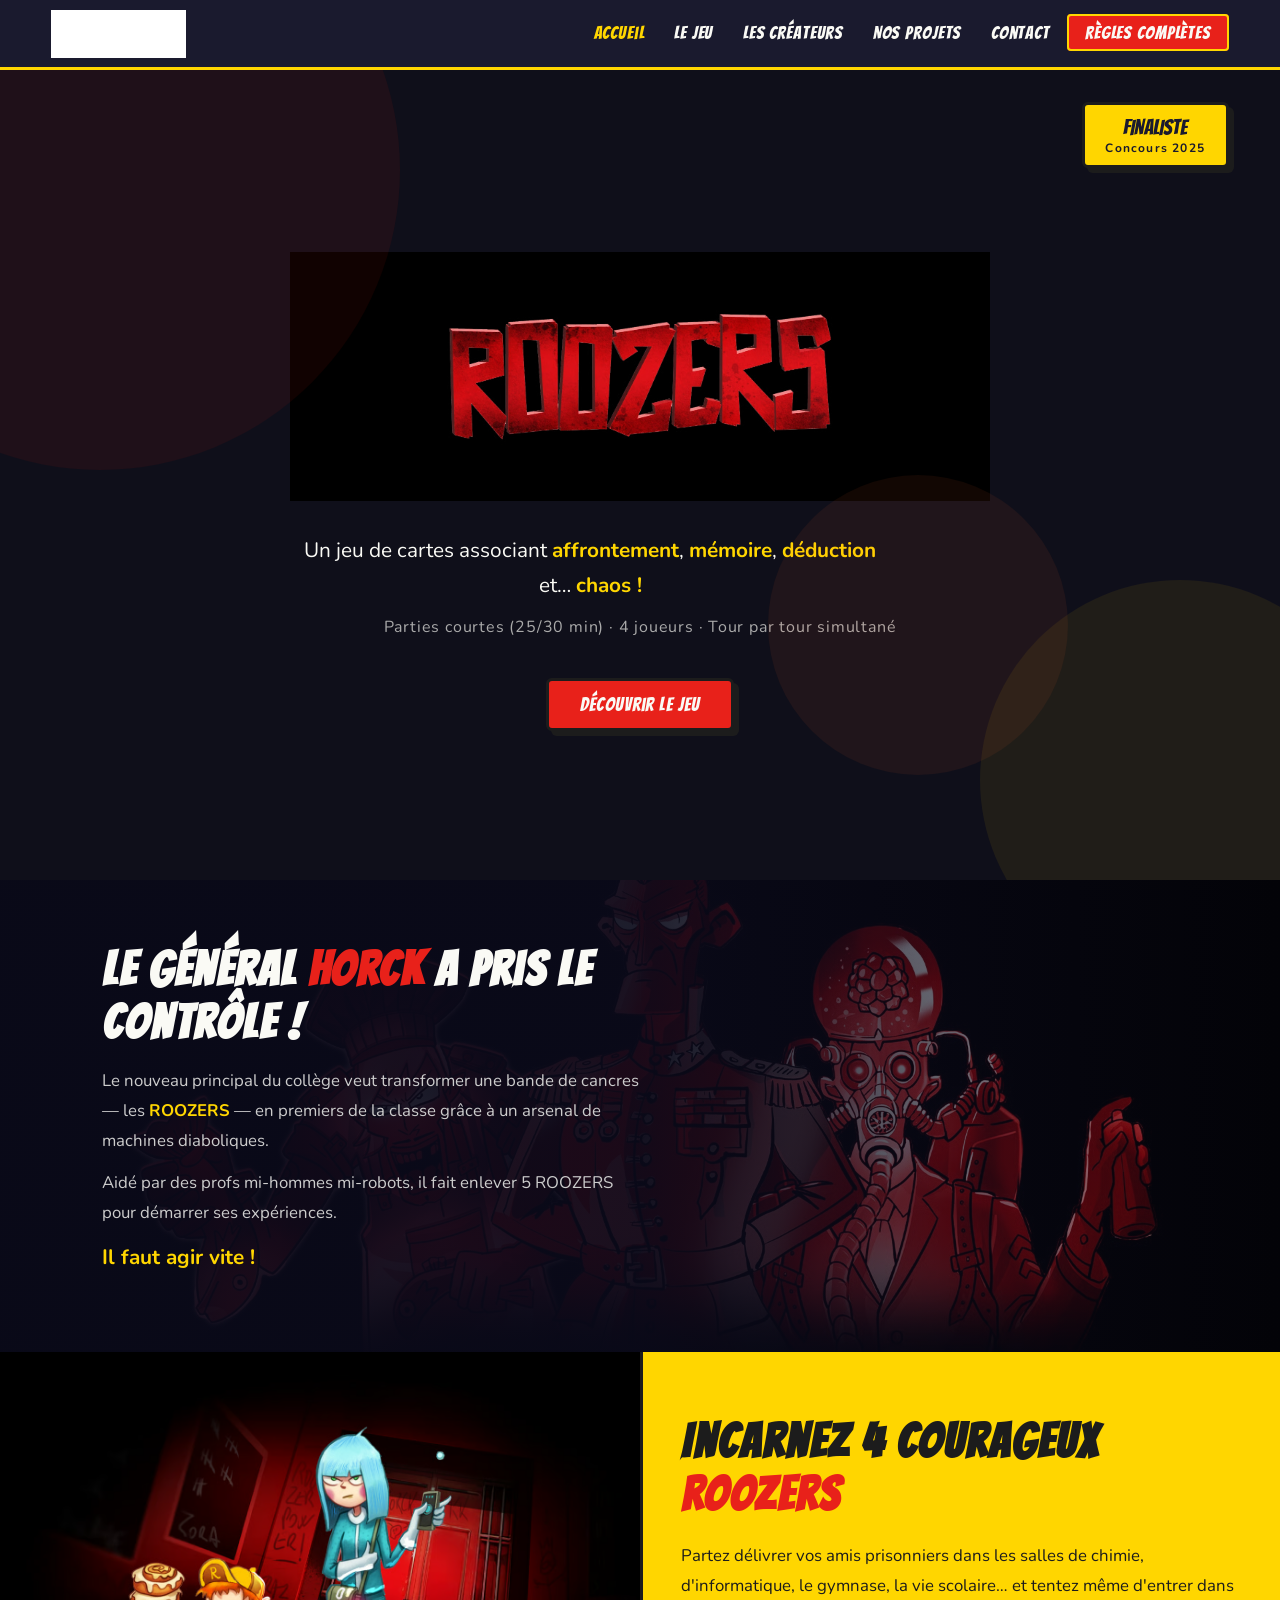
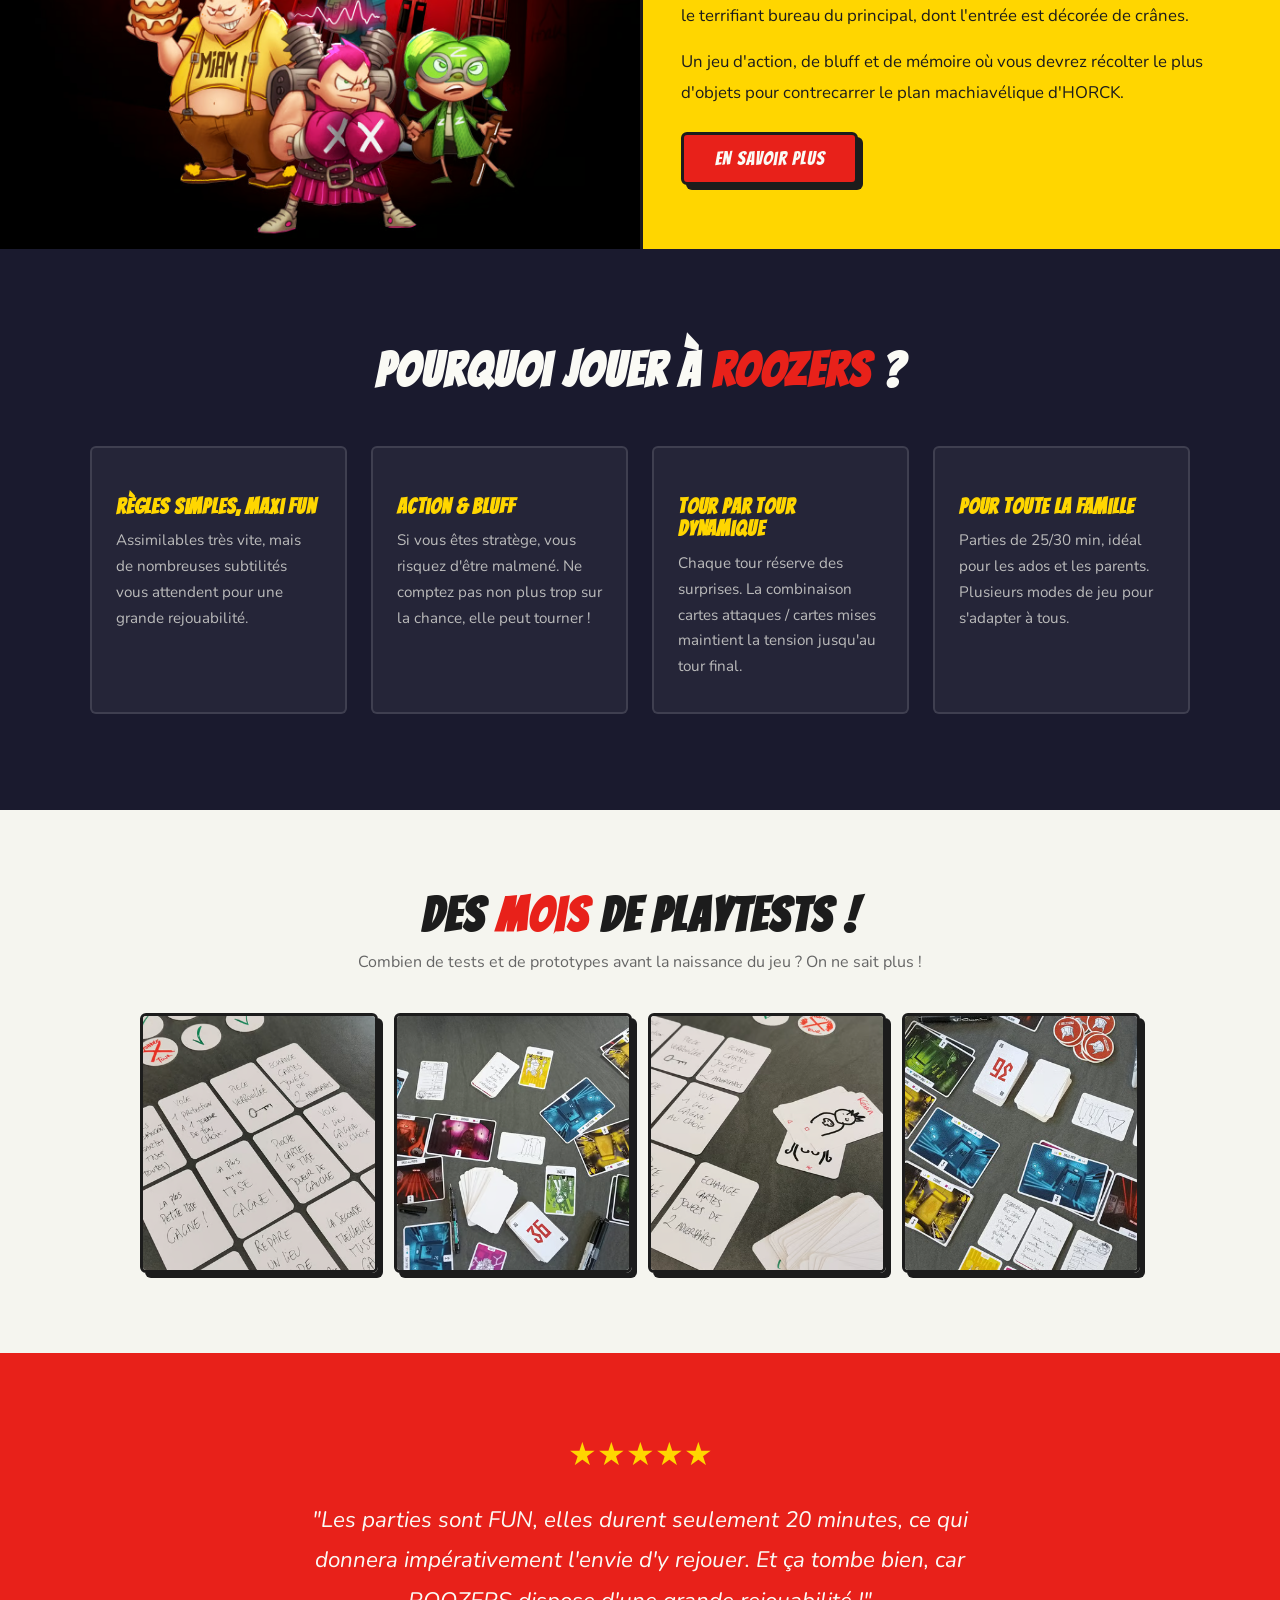
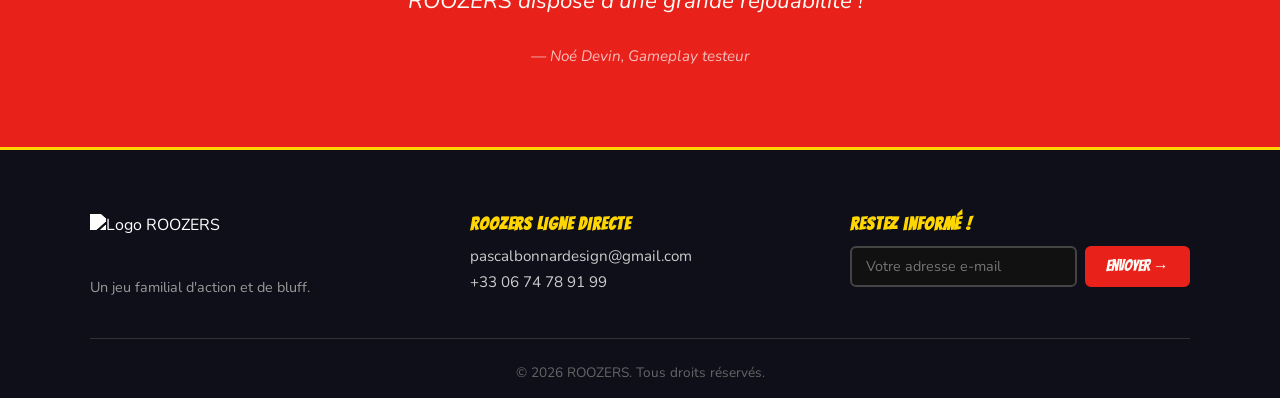
==== index.html @ bbfe8498 "first commit" ====
<!DOCTYPE html>
<html lang="fr">
<head>
  <meta charset="UTF-8" />
  <meta name="viewport" content="width=device-width,initial-scale=1" />
  <title>ROOZERS Jeu de cartes familial et amusant</title>
  <link rel="stylesheet" href="style.css" />
  <link rel="preconnect" href="https://fonts.googleapis.com">
  <link href="https://fonts.googleapis.com/css2?family=Bangers&family=Nunito:wght@400;600;700;900&display=swap" rel="stylesheet">
</head>
<body>

  <nav id="navbar">
   <a href="index.html" class="nav-logo">
    <img src="img/logo_Roozer.jpg" alt="Logo ROOZER" />
   </a>
    <button class="burger" id="burger" aria-label="Menu">&#9776;</button>
    <ul class="nav-links" id="navLinks">
      <li><a href="index.html" class="active">Accueil</a></li>
      <li><a href="jeu.html">Le jeu</a></li>
      <li><a href="createurs.html">Les créateurs</a></li>
      <li><a href="projets.html">Nos projets</a></li>
      <li><a href="contact.html">Contact</a></li>
      <li><a href="regles.html" class="btn-rules">Règles complètes</a></li>
    </ul>
  </nav>

  <section class="hero">
    <div class="hero-bg-shapes">
      <div class="shape shape1"></div>
      <div class="shape shape2"></div>
      <div class="shape shape3"></div>
    </div>
    <div class="hero-content">
    <img src="img/logo_Roozer.jpg" class="hero-title-img reveal" />
      <p class="hero-tagline reveal delay1">
        Un jeu de cartes associant <strong>affrontement</strong>, <strong>mémoire</strong>, <strong>déduction</strong> et… <strong>chaos !</strong>
      </p>
      <p class="hero-sub reveal delay2">
        Parties courtes (25/30 min) · 4 joueurs · Tour par tour simultané
      </p>
      <a href="jeu.html" class="btn-primary reveal delay3">Découvrir le jeu</a>
    </div>
    <div class="hero-badge reveal delay2">
      <span>FINALISTE</span>
      <span class="badge-sub">Concours 2025</span>
    </div>
  </section>

  <section class="story-banner">
    <img src="img/General_HORCK.jpg" alt="Le général Horck et ses profs robots" class="story-banner-img" />
    <div class="story-overlay">
      <div class="story-text">
        <h2>Le général <span class="highlight">HORCK</span> a pris le contrôle !</h2>
        <p>Le nouveau principal du collège veut transformer une bande de cancres — les <strong>ROOZERS</strong> — en premiers de la classe grâce à un arsenal de machines diaboliques.</p>
        <p>Aidé par des profs mi-hommes mi-robots, il fait enlever 5 ROOZERS pour démarrer ses expériences.</p>
        <p class="urgent"><strong>Il faut agir vite !</strong></p>
      </div>
    </div>
  </section>

  <section class="pitch">
    <div class="pitch-img">
      <img src="img/les_roozer1.jpg" alt="Incarnez les ROOZERS" />
    </div>
    <div class="pitch-content">
      <h2>Incarnez 4 courageux <span class="highlight">ROOZERS</span></h2>
      <p>Partez délivrer vos amis prisonniers dans les salles de chimie, d'informatique, le gymnase, la vie scolaire… et tentez même d'entrer dans le terrifiant bureau du principal, dont l'entrée est décorée de crânes.</p>
      <p>Un jeu d'action, de bluff et de mémoire où vous devrez récolter le plus d'objets pour contrecarrer le plan machiavélique d'HORCK.</p>
      <a href="jeu.html" class="btn-primary">En savoir plus</a>
    </div>
  </section>

  <section class="features">
    <h2 class="section-title">Pourquoi jouer à <span class="highlight">ROOZERS</span> ?</h2>
    <div class="features-grid">
      <div class="feature-card reveal">
        <div class="feature-icon"></div>
        <h3>Règles simples, maxi fun</h3>
        <p>Assimilables très vite, mais de nombreuses subtilités vous attendent pour une grande rejouabilité.</p>
      </div>
      <div class="feature-card reveal delay1">
        <div class="feature-icon"></div>
        <h3>Action & bluff</h3>
        <p>Si vous êtes stratège, vous risquez d'être malmené. Ne comptez pas non plus trop sur la chance, elle peut tourner !</p>
      </div>
      <div class="feature-card reveal delay2">
        <div class="feature-icon"></div>
        <h3>Tour par tour dynamique</h3>
        <p>Chaque tour réserve des surprises. La combinaison cartes attaques / cartes mises maintient la tension jusqu'au tour final.</p>
      </div>
      <div class="feature-card reveal delay3">
        <div class="feature-icon"></div>
        <h3>Pour toute la famille</h3>
        <p>Parties de 25/30 min, idéal pour les ados et les parents. Plusieurs modes de jeu pour s'adapter à tous.</p>
      </div>
    </div>
  </section>

  <section class="gallery">
    <h2 class="section-title">Des <span class="highlight">mois</span> de playtests !</h2>
    <p class="gallery-sub">Combien de tests et de prototypes avant la naissance du jeu ? On ne sait plus !</p>
    <div class="gallery-grid">
      <img src="img/test1.jpg" alt="Playtest 2021" loading="lazy" />
      <img src="img/test2.jpg" alt="Playtest 2023" loading="lazy" />
      <img src="img/test3.jpg" alt="Playtest" loading="lazy" />
      <img src="img/test4.jpg" alt="Playtest 2022" loading="lazy" />
    </div>
  </section>

  <section class="testimonial">
    <div class="testimonial-inner">
      <div class="stars">★★★★★</div>
      <blockquote>"Les parties sont FUN, elles durent seulement 20 minutes, ce qui donnera impérativement l'envie d'y rejouer. Et ça tombe bien, car ROOZERS dispose d'une grande rejouabilité !"</blockquote>
      <cite>— Noé Devin, Gameplay testeur</cite>
    </div>
  </section>


  <footer>
    <div class="footer-inner">
      <div class="footer-logo">
        <img src="img/Roozer_front.jpg" alt="Logo ROOZERS" />
        <p>Un jeu familial d'action et de bluff.</p>
      </div>
      <div class="footer-contact">
        <h4>Roozers LIGNE DIRECTE</h4>
        <p><a href="mailto:pascalbonnardesign@gmail.com">pascalbonnardesign@gmail.com</a></p>
        <p><a href="tel:+33674789199">+33 06 74 78 91 99</a></p>
      </div>
      <div class="footer-newsletter">
        <h4>Restez informé !</h4>
        <form class="newsletter-form" onsubmit="handleNewsletter(event)">
          <input type="email" placeholder="Votre adresse e-mail" required />
          <button type="submit">Envoyer →</button>
        </form>
      </div>
    </div>
    <div class="footer-bottom">
      <p>© 2026 ROOZERS. Tous droits réservés.</p>
    </div>
  </footer>

  <script src="main.js"></script>
</body>
</html>
---- style.css ----
:root {
  --red:     #E8211A;
  --yellow:  #FFD600;
  --dark:    #1A1A2E;
  --darker:  #0F0F1A;
  --white:   #FAFAF5;
  --ink:     #1C1C1C;
  --orange:  #FF6B35;
  --green:   #2ECC71;
  --blue:    #3498DB;
  --card-bg: #FFFFFF;
  --border:  3px solid var(--ink);
  --shadow:  5px 5px 0 var(--ink);
  --radius:  6px;
  --font-display: 'Bangers', cursive;
  --font-body:    'Nunito', sans-serif;
}

@media screen and (min-width: 80rem) {
  .container {
    margin: 1em 2em;
  }
}

.container {
  column-count: 3;
}

.container {
  column-width: 10em;
}

.container {
  display: flex;
}

.item {
  flex: 1;
}

.container {
  display: grid;
  grid-template-columns: 1fr 1fr 1fr;
}

img,
picture,
video {
  max-width: 100%;
}

html {
  font-size: 1em;
}

h1 {
  font-size: 2rem;
}

@media (min-width: 1200px) {
  h1 {
    font-size: 4rem;
  }
}

h1 {
  font-size: calc(1.5rem + 3vw);
}

*, *::before, *::after { box-sizing: border-box; margin: 0; padding: 0; }

html { scroll-behavior: smooth; }

body {
  font-family: var(--font-body);
  background: var(--white);
  color: var(--ink);
  overflow-x: hidden;
}

img { max-width: 100%; display: block; }
a { text-decoration: none; color: inherit; }

h1, h2, h3 { font-family: var(--font-display); letter-spacing: 0.04em; line-height: 1.1; }
h1 { font-size: clamp(2.5rem, 6vw, 5rem); }
h2 { font-size: clamp(1.8rem, 4vw, 3rem); }
h3 { font-size: clamp(1.3rem, 3vw, 2rem); }

.highlight { color: var(--red); }
.section-title { text-align: center; margin-bottom: 0.5rem; }
.section-sub { text-align: center; color: #555; margin-bottom: 2.5rem; }
.lead { font-size: 1.2rem; font-weight: 700; line-height: 1.6; }


.btn-primary {
  display: inline-block;
  background: var(--red);
  color: var(--white);
  font-family: var(--font-display);
  font-size: 1.2rem;
  letter-spacing: 0.05em;
  padding: 0.7em 1.6em;
  border: var(--border);
  box-shadow: var(--shadow);
  border-radius: var(--radius);
  transition: transform 0.15s, box-shadow 0.15s;
  cursor: pointer;
}
.btn-primary:hover {
  transform: translate(-2px, -2px);
  box-shadow: 7px 7px 0 var(--ink);
}
.btn-primary:active {
  transform: translate(2px, 2px);
  box-shadow: 2px 2px 0 var(--ink);
}


#navbar {
  position: sticky;
  top: 0;
  z-index: 1000;
  background: var(--dark);
  display: flex;
  align-items: center;
  justify-content: space-between;
  padding: 0.6rem 4%;
  border-bottom: 3px solid var(--yellow);
  gap: 1rem;
}
.nav-logo img {
  height: 48px;
  width: auto;
  filter: brightness(0) invert(1);
}
.nav-links {
  list-style: none;
  display: flex;
  align-items: center;
  gap: 0.3rem;
  flex-wrap: wrap;
}
.nav-links a {
  font-family: var(--font-display);
  font-size: 1.1rem;
  letter-spacing: 0.05em;
  color: var(--white);
  padding: 0.4em 0.7em;
  border-radius: 4px;
  transition: color 0.2s, background 0.2s;
}
.nav-links a:hover, .nav-links a.active {
  color: var(--yellow);
}
.nav-links .btn-rules {
  background: var(--red);
  color: var(--white) !important;
  border: 2px solid var(--yellow);
  padding: 0.4em 0.9em;
  border-radius: 4px;
}
.nav-links .btn-rules:hover {
  background: var(--yellow);
  color: var(--dark) !important;
}
.burger {
  display: none;
  background: none;
  border: 2px solid var(--white);
  color: var(--white);
  font-size: 1.4rem;
  padding: 0.3em 0.6em;
  border-radius: 4px;
  cursor: pointer;
}

.hero {
  min-height: 90vh;
  background: var(--darker);
  display: flex;
  flex-direction: column;
  align-items: center;
  justify-content: center;
  text-align: center;
  padding: 6rem 5% 4rem;
  position: relative;
  overflow: hidden;
}
.hero-bg-shapes { position: absolute; inset: 0; pointer-events: none; }
.shape {
  position: absolute;
  border-radius: 50%;
  opacity: 0.07;
}
.shape1 { width: 600px; height: 600px; background: var(--red); top: -200px; left: -200px; }
.shape2 { width: 400px; height: 400px; background: var(--yellow); bottom: -100px; right: -100px; }
.shape3 { width: 300px; height: 300px; background: var(--orange); top: 50%; left: 60%; }

.hero-title-img {
  max-width: min(700px, 90vw);
  margin: 0 auto 2rem;
}
.hero-tagline {
  font-size: clamp(1rem, 2.5vw, 1.3rem);
  color: var(--white);
  max-width: 600px;
  line-height: 1.7;
  margin-bottom: 0.8rem;
}
.hero-tagline strong { color: var(--yellow); }
.hero-sub {
  font-size: 1rem;
  color: #aaa;
  margin-bottom: 2.5rem;
  letter-spacing: 0.05em;
}
.hero-badge {
  position: absolute;
  top: 2rem;
  right: 4%;
  background: var(--yellow);
  color: var(--dark);
  border: var(--border);
  box-shadow: var(--shadow);
  border-radius: var(--radius);
  padding: 0.5em 1em;
  text-align: center;
  font-family: var(--font-display);
  font-size: 1.3rem;
  line-height: 1.2;
  transform: rotate(3deg);
}
.hero-badge .badge-sub { display: block; font-size: 0.75rem; font-family: var(--font-body); font-weight: 700; letter-spacing: 0.1em; }

.story-banner {
  position: relative;
  min-height: 420px;
  display: flex;
  align-items: center;
}
.story-banner-img {
  position: absolute;
  inset: 0;
  width: 100%;
  height: 100%;
  object-fit: cover;
  object-position: center;
}
.story-overlay {
  position: relative;
  z-index: 1;
  background: linear-gradient(to right, rgba(10,10,26,0.92) 50%, rgba(10,10,26,0.3));
  width: 100%;
  padding: 4rem 8%;
}
.story-text { max-width: 540px; }
.story-text h2 { font-size: clamp(1.8rem,4vw,3rem); color: var(--white); margin-bottom: 1rem; }
.story-text p { color: #ccc; line-height: 1.8; margin-bottom: 0.7rem; font-size: 1.05rem; }
.story-text strong { color: var(--yellow); }
.urgent { font-size: 1.3rem !important; color: var(--red) !important; font-weight: 900; }

/* ---- PITCH ---- */
.pitch {
  display: grid;
  grid-template-columns: 1fr 1fr;
  gap: 0;
  min-height: 480px;
}
.pitch-img { overflow: hidden; }
.pitch-img img { width: 100%; height: 100%; object-fit: cover; }
.pitch-content {
  background: var(--yellow);
  padding: 4rem 6%;
  display: flex;
  flex-direction: column;
  justify-content: center;
  border-left: var(--border);
}
.pitch-content h2 { font-size: clamp(1.8rem,4vw,3rem); margin-bottom: 1.2rem; }
.pitch-content p { font-size: 1.05rem; line-height: 1.8; margin-bottom: 1rem; color: var(--ink); }
.pitch-content .btn-primary { align-self: flex-start; margin-top: 0.5rem; }

.features {
  background: var(--dark);
  padding: 6rem 5%;
  color: var(--white);
}
.features .section-title { color: var(--white); margin-bottom: 3rem; }
.features-grid {
  display: grid;
  grid-template-columns: repeat(auto-fit, minmax(240px, 1fr));
  gap: 1.5rem;
  max-width: 1100px;
  margin: 0 auto;
}
.feature-card {
  background: rgba(255,255,255,0.05);
  border: 2px solid rgba(255,255,255,0.12);
  border-radius: var(--radius);
  padding: 2rem 1.5rem;
  transition: transform 0.2s, border-color 0.2s;
}
.feature-card:hover { transform: translateY(-4px); border-color: var(--yellow); }
.feature-icon { font-size: 2.5rem; margin-bottom: 1rem; }
.feature-card h3 { font-size: 1.3rem; color: var(--yellow); margin-bottom: 0.6rem; }
.feature-card p { color: #bbb; line-height: 1.7; font-size: 0.95rem; }

.gallery {
  padding: 5rem 5%;
  text-align: center;
  background: #f5f5ef;
}
.gallery .section-title { margin-bottom: 0.5rem; }
.gallery-sub { color: #666; margin-bottom: 2.5rem; }
.gallery-grid {
  display: grid;
  grid-template-columns: repeat(auto-fit, minmax(200px, 1fr));
  gap: 1rem;
  max-width: 1000px;
  margin: 0 auto;
}
.gallery-grid img {
  width: 100%;
  height: 260px;
  object-fit: cover;
  border: var(--border);
  box-shadow: var(--shadow);
  border-radius: var(--radius);
  transition: transform 0.2s;
}
.gallery-grid img:hover { transform: scale(1.03) rotate(1deg); }

.testimonial {
  background: var(--red);
  padding: 5rem 5%;
  text-align: center;
}
.testimonial-inner { max-width: 700px; margin: 0 auto; }
.testimonial .stars { font-size: 2rem; color: var(--yellow); margin-bottom: 1.5rem; }
.testimonial blockquote {
  font-size: clamp(1.1rem, 2.5vw, 1.4rem);
  color: var(--white);
  font-style: italic;
  line-height: 1.8;
  margin-bottom: 1.5rem;
}
.testimonial cite { color: rgba(255,255,255,0.7); font-size: 0.95rem; }

/* ---- PAGE HERO ---- */
.page-hero {
  min-height: 340px;
  display: flex;
  align-items: center;
  background-color: var(--darker);
  background-size: cover;
  background-position: center;
  position: relative;
}
.page-hero-overlay {
  background: linear-gradient(to right, rgba(10,10,26,0.88) 60%, transparent);
  width: 100%;
  padding: 4rem 8%;
}
.page-hero h1 { color: var(--white); margin-bottom: 0.8rem; }
.page-hero p { color: #bbb; font-size: 1.1rem; max-width: 500px; }

.section-content { padding: 4rem 5%; }
.container { max-width: 1100px; margin: 0 auto; }
.section-content .lead { margin-bottom: 1.2rem; }
.section-content p { line-height: 1.8; margin-bottom: 1rem; font-size: 1.05rem; }

.modes { background: #f5f5ef; padding: 4rem 5%; }
.modes-grid {
  display: grid;
  grid-template-columns: repeat(auto-fit, minmax(280px, 1fr));
  gap: 1.5rem;
  margin-top: 2rem;
}
.mode-card {
  background: var(--card-bg);
  border: var(--border);
  box-shadow: var(--shadow);
  border-radius: var(--radius);
  padding: 2rem 1.5rem;
  position: relative;
}
.mode-badge {
  display: inline-block;
  font-family: var(--font-display);
  font-size: 0.85rem;
  letter-spacing: 0.08em;
  padding: 0.2em 0.8em;
  border-radius: 3px;
  margin-bottom: 0.8rem;
  background: var(--dark);
  color: var(--white);
}
.mode-badge.popular { background: var(--red); color: var(--white); }
.mode-card h3 { font-size: 1.6rem; margin-bottom: 0.8rem; }
.mode-card p { line-height: 1.7; color: #444; font-size: 0.95rem; }
.difficulty { display: flex; gap: 6px; margin-top: 1.2rem; }
.dot { width: 14px; height: 14px; border-radius: 50%; background: #ddd; border: 2px solid var(--ink); }
.dot.active { background: var(--red); }
.mode-cancre { border-color: var(--blue); box-shadow: 5px 5px 0 var(--blue); }
.mode-eleve { border-color: var(--green); box-shadow: 5px 5px 0 var(--green); }
.mode-genie { border-color: var(--red); box-shadow: 5px 5px 0 var(--red); }

.objectives { padding: 5rem 5%; }
.obj-grid {
  display: grid;
  grid-template-columns: repeat(auto-fit, minmax(200px, 1fr));
  gap: 1.5rem;
  margin: 2.5rem 0;
}
.obj-card {
  text-align: center;
  border: var(--border);
  box-shadow: var(--shadow);
  border-radius: var(--radius);
  overflow: hidden;
  background: var(--card-bg);
  transition: transform 0.2s;
}
.obj-card:hover { transform: translateY(-5px); }
.obj-card img { width: 100%; height: 200px; object-fit: cover; }
.obj-card h4 { font-family: var(--font-display); font-size: 1.3rem; padding: 0.8em; background: var(--yellow); }
.cta-banner {
  background: var(--dark);
  color: var(--white);
  text-align: center;
  padding: 2rem;
  border: var(--border);
  box-shadow: var(--shadow);
  border-radius: var(--radius);
  font-family: var(--font-display);
  font-size: clamp(1.1rem, 3vw, 1.8rem);
  margin-top: 2rem;
}
.cta-banner strong { color: var(--yellow); }

/* ---- REVIEWS ---- */
.reviews { background: var(--dark); padding: 5rem 5%; }
.reviews .section-title { color: var(--white); }
.reviews .section-sub { color: #aaa; }
.reviews-grid {
  display: grid;
  grid-template-columns: repeat(auto-fit, minmax(280px, 1fr));
  gap: 1.5rem;
  margin-top: 2.5rem;
}
.review-card {
  background: rgba(255,255,255,0.06);
  border: 2px solid rgba(255,255,255,0.12);
  border-radius: var(--radius);
  padding: 2rem 1.5rem;
}
.review-card .stars { font-size: 1.2rem; color: var(--yellow); margin-bottom: 1rem; }
.review-card p { color: #ccc; font-style: italic; line-height: 1.8; margin-bottom: 1rem; }
.review-card cite { color: #888; font-size: 0.9rem; }

.testers { padding: 4rem 5%; background: #f5f5ef; text-align: center; }
.testers-names {
  background: var(--white);
  border: var(--border);
  box-shadow: var(--shadow);
  border-radius: var(--radius);
  padding: 2rem;
  font-weight: 700;
  line-height: 2;
  max-width: 800px;
  margin: 1.5rem auto;
  font-size: 0.95rem;
}
.testers-note { color: #666; font-size: 0.95rem; }

.creators { padding: 5rem 5%; }
.creator-card {
  display: grid;
  grid-template-columns: 1fr 1.2fr;
  gap: 0;
  border: var(--border);
  box-shadow: var(--shadow);
  border-radius: var(--radius);
  overflow: hidden;
  margin-bottom: 3rem;
  background: var(--card-bg);
}
.creator-card-reverse { direction: rtl; }
.creator-card-reverse > * { direction: ltr; }
.creator-img img { width: 100%; height: 100%; object-fit: cover; min-height: 280px; }
.creator-info {
  padding: 2.5rem;
  display: flex;
  flex-direction: column;
  justify-content: center;
}
.creator-tag {
  font-family: var(--font-display);
  font-size: 0.9rem;
  letter-spacing: 0.1em;
  background: var(--yellow);
  color: var(--dark);
  padding: 0.2em 0.8em;
  border-radius: 3px;
  display: inline-block;
  margin-bottom: 0.8rem;
}
.creator-info h2 { font-size: 2rem; margin-bottom: 1rem; }
.creator-info p { line-height: 1.8; color: #444; margin-bottom: 0.6rem; }

.thanks { background: #f5f5ef; padding: 4rem 5%; }
.thanks .section-title { margin-bottom: 0.5rem; }

.projects-grid {
  display: grid;
  grid-template-columns: repeat(auto-fit, minmax(240px, 1fr));
  gap: 1.5rem;
  padding: 4rem 0;
}
.project-card {
  background: var(--card-bg);
  border: var(--border);
  box-shadow: var(--shadow);
  border-radius: var(--radius);
  padding: 2rem 1.5rem;
  transition: transform 0.2s;
}
.project-card:hover { transform: translateY(-4px); }
.project-icon { font-size: 2.5rem; margin-bottom: 1rem; }
.project-card h3 { font-size: 1.4rem; margin-bottom: 0.7rem; }
.project-card p { color: #555; line-height: 1.7; margin-bottom: 1.2rem; font-size: 0.95rem; }
.project-status {
  display: inline-block;
  font-size: 0.8rem;
  font-weight: 700;
  letter-spacing: 0.08em;
  padding: 0.3em 0.8em;
  border-radius: 3px;
  text-transform: uppercase;
}
.status-progress { background: #e8f5e9; color: #2e7d32; }
.status-idea { background: #fff3e0; color: #e65100; }

.contact-section { padding: 5rem 5%; }
.contact-grid {
  display: grid;
  grid-template-columns: 1fr 1.4fr;
  gap: 4rem;
  align-items: start;
}
.contact-info h2 { margin-bottom: 1rem; }
.contact-info p { color: #555; line-height: 1.8; margin-bottom: 1.5rem; }
.contact-items { display: flex; flex-direction: column; gap: 1rem; }
.contact-item {
  display: flex;
  align-items: flex-start;
  gap: 1rem;
  background: #f5f5ef;
  border: var(--border);
  border-radius: var(--radius);
  padding: 1rem 1.2rem;
}
.ci-icon { font-size: 1.5rem; }
.contact-item strong { display: block; font-size: 0.8rem; letter-spacing: 0.1em; text-transform: uppercase; color: #888; margin-bottom: 0.2rem; }
.contact-item a { color: var(--red); font-weight: 700; }

.contact-form {
  background: var(--card-bg);
  border: var(--border);
  box-shadow: var(--shadow);
  border-radius: var(--radius);
  padding: 2.5rem;
}
.form-group { margin-bottom: 1.3rem; }
.form-group label { display: block; font-weight: 700; margin-bottom: 0.4rem; font-size: 0.9rem; }
.form-group input,
.form-group textarea {
  width: 100%;
  padding: 0.75em 1em;
  border: 2px solid #ddd;
  border-radius: var(--radius);
  font-family: var(--font-body);
  font-size: 1rem;
  transition: border-color 0.2s;
  background: #fafaf5;
}
.form-group input:focus,
.form-group textarea:focus {
  outline: none;
  border-color: var(--red);
}
.form-group textarea { resize: vertical; }
.form-success { color: var(--green); font-weight: 700; margin-top: 1rem; }

.rules-section { padding: 4rem 5%; }
.rules-layout {
  display: grid;
  grid-template-columns: 220px 1fr;
  gap: 3rem;
  align-items: start;
}
.rules-nav {
  position: sticky;
  top: 90px;
  background: var(--dark);
  border: var(--border);
  border-radius: var(--radius);
  padding: 1.5rem;
  color: var(--white);
}
.rules-nav h4 {
  font-family: var(--font-display);
  font-size: 1.1rem;
  color: var(--yellow);
  margin-bottom: 1rem;
  letter-spacing: 0.05em;
}
.rules-nav ul { list-style: none; display: flex; flex-direction: column; gap: 0.5rem; }
.rules-nav a {
  color: #bbb;
  font-size: 0.9rem;
  padding: 0.3em 0;
  display: block;
  transition: color 0.2s;
  border-left: 3px solid transparent;
  padding-left: 0.7rem;
}
.rules-nav a:hover { color: var(--yellow); border-left-color: var(--yellow); }

.rule-block {
  background: var(--card-bg);
  border: var(--border);
  box-shadow: var(--shadow);
  border-radius: var(--radius);
  padding: 2rem 2rem;
  margin-bottom: 2rem;
}
.rule-block h2 { font-size: 1.8rem; margin-bottom: 1rem; }
.rule-block p { line-height: 1.8; color: #444; margin-bottom: 0.7rem; }
.rules-list { padding-left: 1.5rem; margin: 1rem 0; }
.rules-list li { line-height: 1.8; margin-bottom: 0.4rem; color: #444; }
.rules-list.ordered { padding-left: 1.5rem; }
.rules-note { background: #fff3e0; border-left: 4px solid var(--orange); padding: 0.8rem 1rem; border-radius: 3px; font-size: 0.9rem; color: #555; margin-top: 1rem; }
.phases-grid { display: grid; grid-template-columns: repeat(3, 1fr); gap: 1rem; margin: 1.2rem 0; }
.phase { background: #f5f5ef; border: 2px solid var(--ink); border-radius: var(--radius); padding: 1.2rem 1rem; text-align: center; }
.phase-num { display: inline-block; width: 32px; height: 32px; line-height: 32px; background: var(--red); color: var(--white); font-family: var(--font-display); font-size: 1.1rem; border-radius: 50%; margin-bottom: 0.5rem; }
.phase h4 { font-size: 1rem; margin-bottom: 0.4rem; }
.phase p { font-size: 0.85rem; color: #555; }
.modes-mini { display: grid; grid-template-columns: repeat(3, 1fr); gap: 1rem; margin-top: 1rem; }
.mode-mini { padding: 1.2rem; border: 2px solid var(--ink); border-radius: var(--radius); }
.mode-mini strong { font-family: var(--font-display); font-size: 1.1rem; display: block; margin-bottom: 0.4rem; }
.mode-mini p { font-size: 0.85rem; color: #555; }
.cancre { border-color: var(--blue); }
.eleve { border-color: var(--green); }
.genie { border-color: var(--red); }
.rules-cta { text-align: center; padding: 2rem; background: var(--yellow); border: var(--border); box-shadow: var(--shadow); border-radius: var(--radius); }
.rules-cta p { font-family: var(--font-display); font-size: 1.4rem; margin-bottom: 1rem; }

footer {
  background: var(--darker);
  color: var(--white);
  border-top: 3px solid var(--yellow);
  padding: 4rem 5% 1rem;
}
.footer-inner {
  display: grid;
  grid-template-columns: repeat(auto-fit, minmax(220px, 1fr));
  gap: 2.5rem;
  max-width: 1100px;
  margin: 0 auto 2.5rem;
}
.footer-logo img { height: 50px; filter: brightness(0) invert(1); margin-bottom: 0.8rem; }
.footer-logo p { color: #999; font-size: 0.9rem; }
.footer-contact h4, .footer-newsletter h4 {
  font-family: var(--font-display);
  font-size: 1.1rem;
  color: var(--yellow);
  margin-bottom: 0.8rem;
  letter-spacing: 0.05em;
}
.footer-contact p { color: #999; margin-bottom: 0.4rem; font-size: 0.95rem; }
.footer-contact a { color: #ccc; transition: color 0.2s; }
.footer-contact a:hover { color: var(--yellow); }
.newsletter-form { display: flex; gap: 0.5rem; flex-wrap: wrap; }
.newsletter-form input {
  flex: 1;
  min-width: 160px;
  padding: 0.6em 1em;
  border: 2px solid #444;
  background: #111;
  color: var(--white);
  border-radius: var(--radius);
  font-family: var(--font-body);
  font-size: 0.9rem;
}
.newsletter-form input:focus { outline: none; border-color: var(--yellow); }
.newsletter-form button {
  background: var(--red);
  color: var(--white);
  border: 2px solid var(--red);
  padding: 0.6em 1.2em;
  border-radius: var(--radius);
  font-family: var(--font-display);
  font-size: 1rem;
  cursor: pointer;
  transition: background 0.2s;
}
.newsletter-form button:hover { background: var(--yellow); color: var(--dark); border-color: var(--yellow); }
.footer-bottom {
  border-top: 1px solid #333;
  padding-top: 1.5rem;
  text-align: center;
  color: #666;
  font-size: 0.85rem;
  max-width: 1100px;
  margin: 0 auto;
}

.reveal {
  opacity: 0;
  transform: translateY(24px);
  transition: opacity 0.6s ease, transform 0.6s ease;
}
.reveal.visible {
  opacity: 1;
  transform: none;
}
.delay1 { transition-delay: 0.12s; }
.delay2 { transition-delay: 0.24s; }
.delay3 { transition-delay: 0.36s; }

@media (max-width: 900px) {
  .pitch { grid-template-columns: 1fr; }
  .pitch-img { min-height: 280px; }
  .creator-card { grid-template-columns: 1fr; }
  .creator-card-reverse { direction: ltr; }
  .contact-grid { grid-template-columns: 1fr; }
  .rules-layout { grid-template-columns: 1fr; }
  .rules-nav { position: static; }
  .phases-grid, .modes-mini { grid-template-columns: 1fr; }
}

@media (max-width: 680px) {
  .nav-links { display: none; flex-direction: column; position: absolute; top: 100%; left: 0; right: 0; background: var(--dark); padding: 1rem 2rem; border-bottom: 3px solid var(--yellow); z-index: 999; }
  .nav-links.open { display: flex; }
  .burger { display: block; }
  .hero { padding: 5rem 5% 3rem; }
  .hero-badge { display: none; }
  .story-overlay { padding: 2.5rem 6%; background: rgba(10,10,26,0.88); }
}

.nav-logo img {
  mix-blend-mode: screen;
}
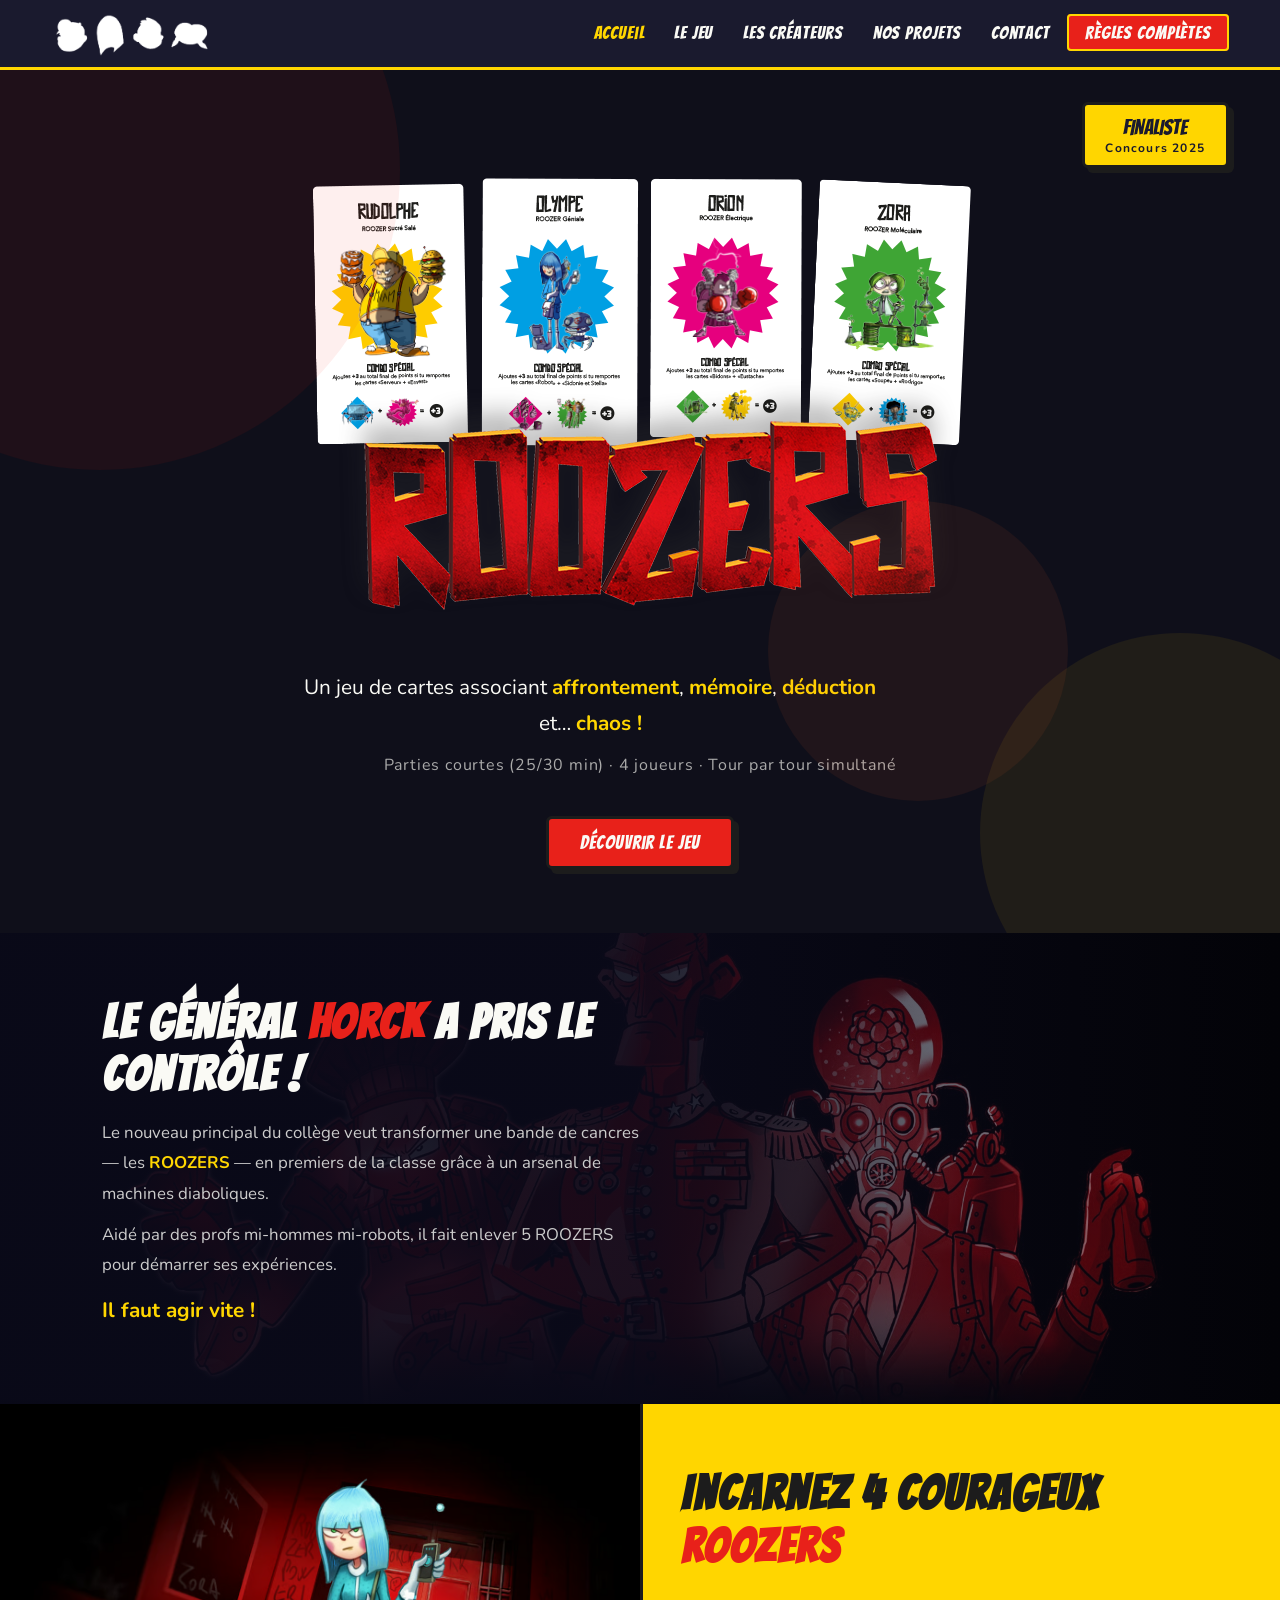
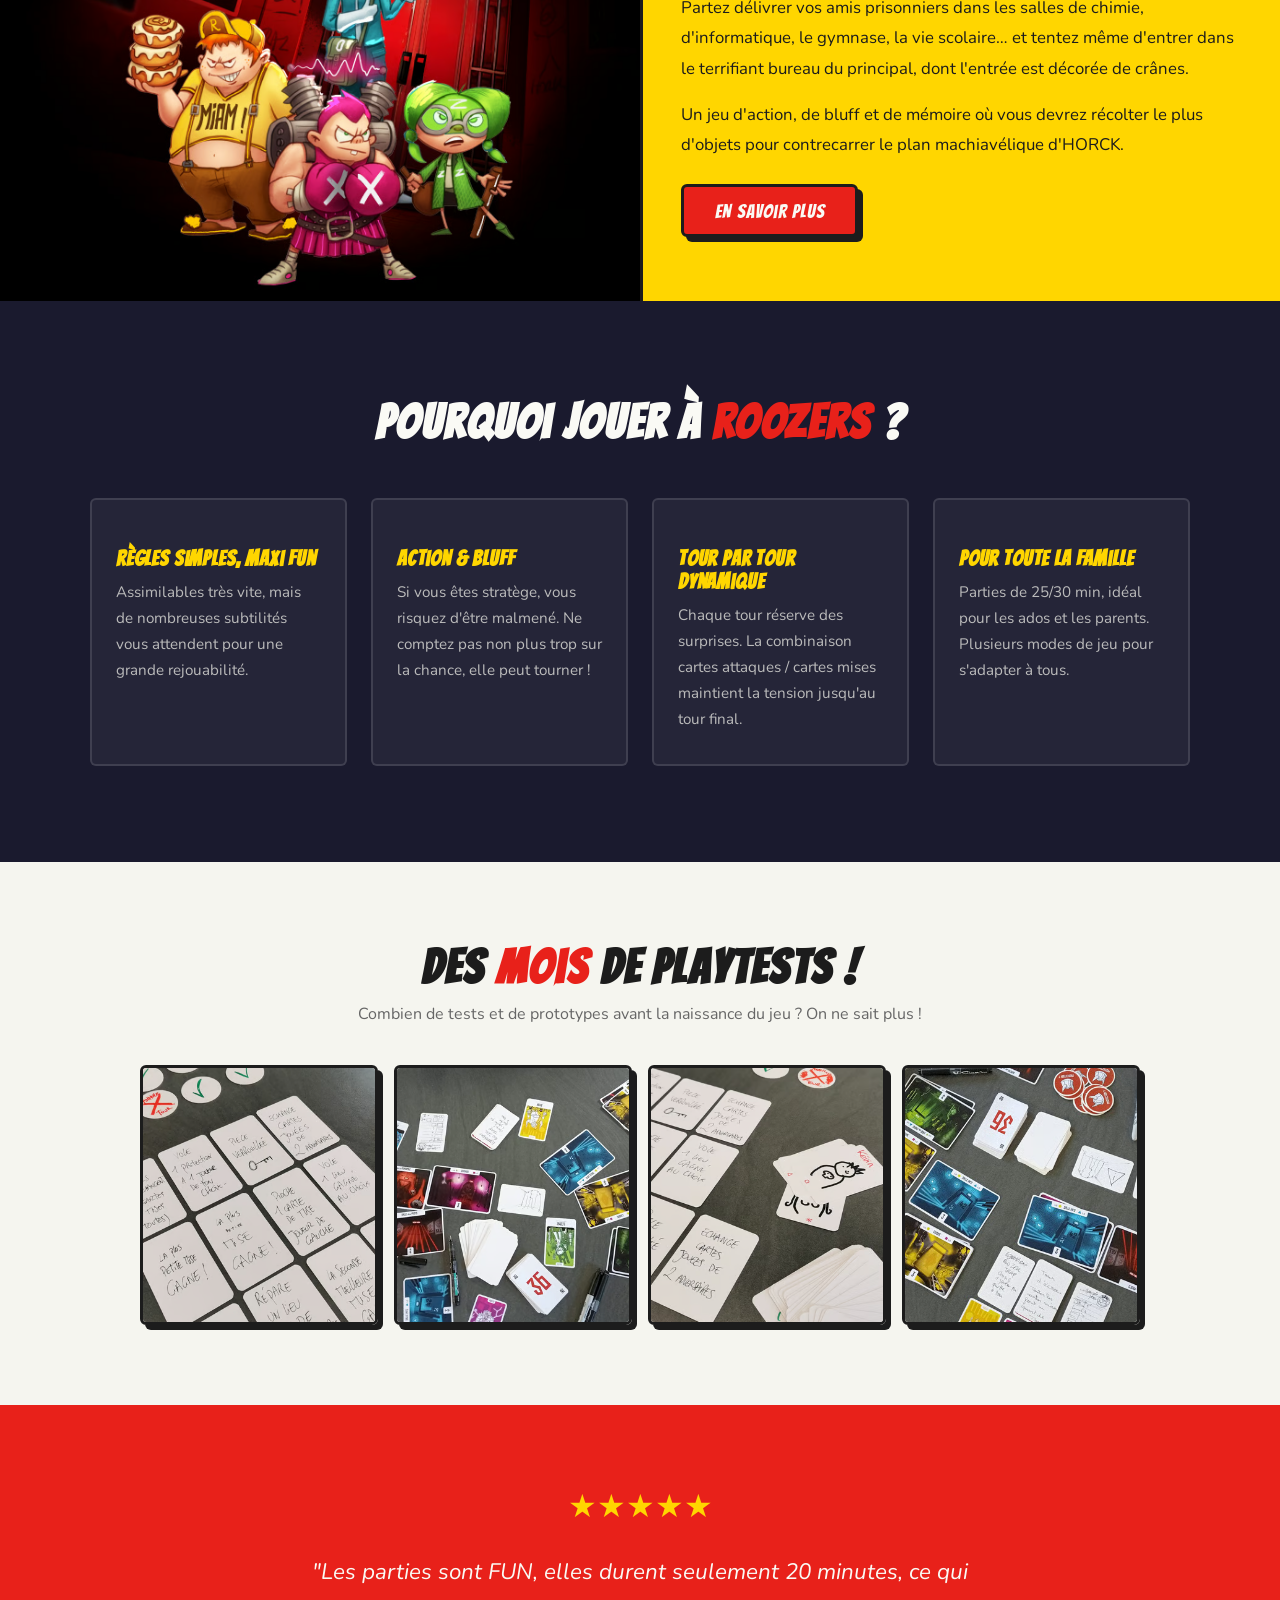
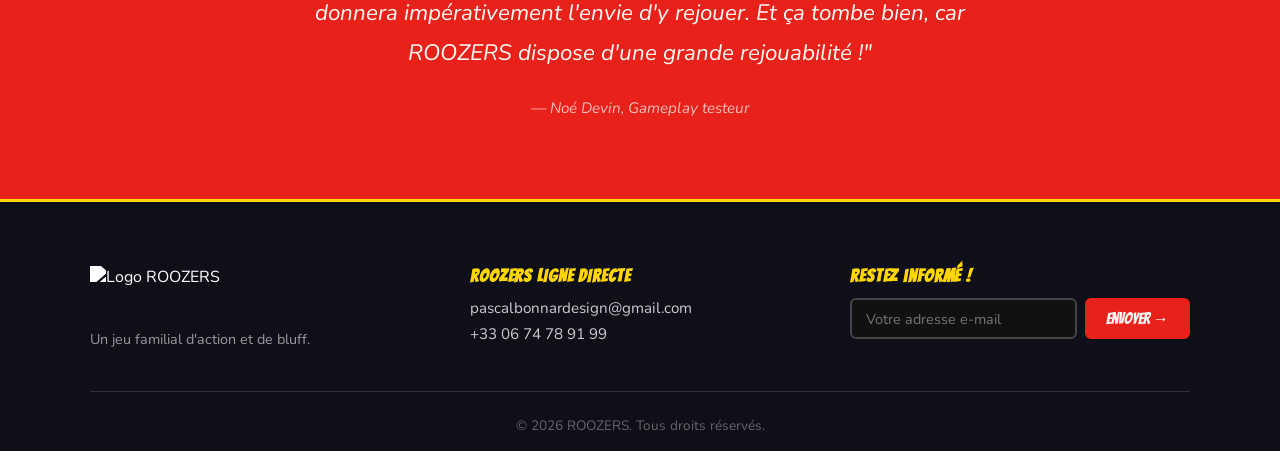
==== commit 98ff9cee: "modification photo jeux" ====
--- a/index.html
+++ b/index.html
@@ -12,7 +12,7 @@
 
   <nav id="navbar">
    <a href="index.html" class="nav-logo">
-    <img src="img/logo_Roozer.jpg" alt="Logo ROOZER" />
+    <img src="img/4-ROOZERS_TETE.png" alt="Logo ROOZER" />
    </a>
     <button class="burger" id="burger" aria-label="Menu">&#9776;</button>
     <ul class="nav-links" id="navLinks">
@@ -32,7 +32,7 @@
       <div class="shape shape3"></div>
     </div>
     <div class="hero-content">
-    <img src="img/logo_Roozer.jpg" class="hero-title-img reveal" />
+    <img src="img/IMAGE_HOME.png" class="hero-title-img reveal"" />
       <p class="hero-tagline reveal delay1">
         Un jeu de cartes associant <strong>affrontement</strong>, <strong>mémoire</strong>, <strong>déduction</strong> et… <strong>chaos !</strong>
       </p>
--- a/style.css
+++ b/style.css
@@ -16,55 +16,8 @@
   --font-body:    'Nunito', sans-serif;
 }
 
-@media screen and (min-width: 80rem) {
-  .container {
-    margin: 1em 2em;
-  }
-}
-
-.container {
-  column-count: 3;
-}
-
-.container {
-  column-width: 10em;
-}
-
-.container {
-  display: flex;
-}
-
-.item {
-  flex: 1;
-}
-
-.container {
-  display: grid;
-  grid-template-columns: 1fr 1fr 1fr;
-}
-
-img,
-picture,
-video {
+img, picture, video {
   max-width: 100%;
-}
-
-html {
-  font-size: 1em;
-}
-
-h1 {
-  font-size: 2rem;
-}
-
-@media (min-width: 1200px) {
-  h1 {
-    font-size: 4rem;
-  }
-}
-
-h1 {
-  font-size: calc(1.5rem + 3vw);
 }
 
 *, *::before, *::after { box-sizing: border-box; margin: 0; padding: 0; }
@@ -364,15 +317,16 @@
 .page-hero h1 { color: var(--white); margin-bottom: 0.8rem; }
 .page-hero p { color: #bbb; font-size: 1.1rem; max-width: 500px; }
 
-.section-content { padding: 4rem 5%; }
-.container { max-width: 1100px; margin: 0 auto; }
+.section-content { padding: 4rem 5%; display: block; }
+.container { max-width: 1100px; margin: 0 auto; display: block; }
+.section-content .container { display: block; }
 .section-content .lead { margin-bottom: 1.2rem; }
-.section-content p { line-height: 1.8; margin-bottom: 1rem; font-size: 1.05rem; }
+.section-content p { line-height: 1.8; margin-bottom: 1rem; font-size: 1.05rem; display: block; width: 100%; }
 
 .modes { background: #f5f5ef; padding: 4rem 5%; }
 .modes-grid {
   display: grid;
-  grid-template-columns: repeat(auto-fit, minmax(280px, 1fr));
+  grid-template-columns: repeat(auto-fit, minmax(min(280px, 100%), 1fr));
   gap: 1.5rem;
   margin-top: 2rem;
 }
@@ -444,7 +398,7 @@
 .reviews .section-sub { color: #aaa; }
 .reviews-grid {
   display: grid;
-  grid-template-columns: repeat(auto-fit, minmax(280px, 1fr));
+  grid-template-columns: repeat(auto-fit, minmax(min(280px, 100%), 1fr));
   gap: 1.5rem;
   margin-top: 2.5rem;
 }
@@ -477,6 +431,7 @@
 .creator-card {
   display: grid;
   grid-template-columns: 1fr 1.2fr;
+  grid-template-areas: "img info";
   gap: 0;
   border: var(--border);
   box-shadow: var(--shadow);
@@ -485,8 +440,12 @@
   margin-bottom: 3rem;
   background: var(--card-bg);
 }
-.creator-card-reverse { direction: rtl; }
-.creator-card-reverse > * { direction: ltr; }
+.creator-card .creator-img  { grid-area: img; }
+.creator-card .creator-info { grid-area: info; }
+.creator-card-reverse {
+  grid-template-areas: "info img";
+  grid-template-columns: 1.2fr 1fr;
+}
 .creator-img img { width: 100%; height: 100%; object-fit: cover; min-height: 280px; }
 .creator-info {
   padding: 2.5rem;
@@ -729,26 +688,203 @@
 .delay2 { transition-delay: 0.24s; }
 .delay3 { transition-delay: 0.36s; }
 
-@media (max-width: 900px) {
-  .pitch { grid-template-columns: 1fr; }
-  .pitch-img { min-height: 280px; }
-  .creator-card { grid-template-columns: 1fr; }
-  .creator-card-reverse { direction: ltr; }
-  .contact-grid { grid-template-columns: 1fr; }
-  .rules-layout { grid-template-columns: 1fr; }
-  .rules-nav { position: static; }
-  .phases-grid, .modes-mini { grid-template-columns: 1fr; }
-}
-
-@media (max-width: 680px) {
-  .nav-links { display: none; flex-direction: column; position: absolute; top: 100%; left: 0; right: 0; background: var(--dark); padding: 1rem 2rem; border-bottom: 3px solid var(--yellow); z-index: 999; }
-  .nav-links.open { display: flex; }
-  .burger { display: block; }
-  .hero { padding: 5rem 5% 3rem; }
-  .hero-badge { display: none; }
-  .story-overlay { padding: 2.5rem 6%; background: rgba(10,10,26,0.88); }
-}
-
 .nav-logo img {
   mix-blend-mode: screen;
 }
+/*RESPONSIVE*/
+/* Tablette*/
+@media (max-width: 1024px) {
+  /* Nav : réduire les gaps */
+  .nav-links { gap: 0.1rem; }
+  .nav-links a { font-size: 1rem; padding: 0.4em 0.5em; }
+
+  /* Hero */
+  .hero { padding: 5rem 5% 3.5rem; }
+  .hero-title-img { max-width: min(500px, 85vw); }
+
+  /* Story banner */
+  .story-overlay { padding: 3rem 6%; }
+  .story-text { max-width: 480px; }
+
+  /* Pitch */
+  .pitch { min-height: 400px; }
+
+  /* Grilles : passer en 2 colonnes si 3 */
+  .features-grid { grid-template-columns: repeat(2, 1fr); }
+  .gallery-grid { grid-template-columns: repeat(2, 1fr); }
+
+  /* Créateurs */
+  .creator-img img { min-height: 240px; }
+
+  /* Règles */
+  .rules-layout { grid-template-columns: 180px 1fr; gap: 2rem; }
+  .phases-grid { grid-template-columns: repeat(3, 1fr); }
+  .modes-mini { grid-template-columns: repeat(3, 1fr); }
+}
+
+/* Tablette & Grand Mobile */
+@media (max-width: 900px) {
+  /* Pitch : empilé */
+  .pitch { grid-template-columns: 1fr; }
+  .pitch-img { min-height: 280px; max-height: 360px; }
+  .pitch-content { padding: 3rem 6%; }
+
+  /* Créateurs : empilés */
+  .creator-card {
+    grid-template-columns: 1fr;
+    grid-template-areas: "img" "info";
+  }
+  .creator-card-reverse {
+    grid-template-columns: 1fr;
+    grid-template-areas: "img" "info";
+  }
+  .creator-img img { min-height: 260px; max-height: 320px; }
+
+  /* Contact */
+  .contact-grid { grid-template-columns: 1fr; gap: 2.5rem; }
+
+  /* Règles */
+  .rules-layout { grid-template-columns: 1fr; }
+  .rules-nav { position: static; margin-bottom: 1.5rem; }
+  .phases-grid { grid-template-columns: repeat(2, 1fr); }
+  .modes-mini { grid-template-columns: repeat(2, 1fr); }
+
+  /* Hero badge */
+  .hero-badge { top: 1.2rem; right: 3%; font-size: 1.1rem; padding: 0.4em 0.8em; }
+}
+
+/* Mobiles*/
+@media (max-width: 768px) {
+  .section-content .container {
+    display: block;
+  }
+  .obj-grid {
+    grid-template-columns: 1fr;
+  }
+  .objectives .container {
+    display: block;
+  }
+  .cta-banner {
+    width: 100%;
+    position: static;
+  }
+}
+
+@media (max-width: 680px) {
+  /* Navbar burger */
+  .nav-links {
+    display: none;
+    flex-direction: column;
+    position: absolute;
+    top: 100%;
+    left: 0;
+    right: 0;
+    background: var(--dark);
+    padding: 2rem 2rem 2.5rem;
+    border-bottom: 3px solid var(--yellow);
+    z-index: 999;
+    gap: 0.8rem;
+  }
+  .nav-links.open { display: flex; }
+  .nav-links a { font-size: 1.2rem; padding: 0.7em 0.5em; border-radius: 4px; }
+  .nav-links .btn-rules { margin-top: 1rem; text-align: center; }
+  .burger { display: block; }
+
+  /* Hero */
+  .hero { padding: 5rem 5% 3rem; min-height: 80vh; }
+  .hero-badge { display: none; }
+  .hero-title-img { max-width: 90vw; margin-bottom: 1.5rem; }
+  .hero-tagline { font-size: 1rem; }
+  .hero-sub { font-size: 0.9rem; }
+
+  /* Story banner */
+  .story-banner { min-height: 340px; }
+  .story-overlay {
+    padding: 2.5rem 6%;
+    background: rgba(10,10,26,0.88);
+    background: linear-gradient(to bottom, rgba(10,10,26,0.92), rgba(10,10,26,0.88));
+  }
+  .story-text { max-width: 100%; }
+
+  /* Pitch */
+  .pitch-img { min-height: 220px; }
+  .pitch-content { padding: 2.5rem 6%; }
+
+  /* Features : 1 colonne */
+  .features { padding: 4rem 5%; }
+  .features-grid { grid-template-columns: 1fr; gap: 1rem; }
+
+  /* Gallery : 1 colonne */
+  .gallery { padding: 3.5rem 5%; }
+  .gallery-grid { grid-template-columns: 1fr 1fr; gap: 0.7rem; }
+  .gallery-grid img { height: 160px; }
+
+  /* Modes jeu */
+  .modes { padding: 3rem 5%; }
+  .modes-grid { grid-template-columns: 1fr; }
+
+  /* Objectifs */
+  .objectives { padding: 3.5rem 5%; }
+  .obj-grid { grid-template-columns: repeat(2, 1fr); gap: 1rem; }
+  .obj-card img { height: 140px; }
+
+  /* Reviews */
+  .reviews { padding: 3.5rem 5%; }
+  .reviews-grid { grid-template-columns: 1fr; }
+
+  /* Testers */
+  .testers { padding: 3rem 5%; }
+  .testers-names { padding: 1.5rem; font-size: 0.9rem; }
+
+  /* Créateurs */
+  .creators { padding: 3rem 5%; }
+  .creator-card {
+    grid-template-columns: 1fr;
+    grid-template-areas: "img" "info";
+  }
+  .creator-card-reverse {
+    grid-template-columns: 1fr;
+    grid-template-areas: "img" "info";
+  }
+  .creator-info { padding: 1.8rem; }
+  .creator-info h2 { font-size: 1.6rem; }
+
+  /* Thanks */
+  .thanks { padding: 3rem 5%; }
+
+  /* Projets */
+  .projects-grid { padding: 2rem 0; grid-template-columns: 1fr; }
+
+  /* Contact */
+  .contact-section { padding: 3rem 5%; }
+  .contact-grid { grid-template-columns: 1fr; gap: 2rem; }
+  .contact-form { padding: 1.8rem; }
+
+  /* Page hero */
+  .page-hero { min-height: 220px; }
+  .page-hero-overlay { padding: 2.5rem 6%; }
+
+  /* Règles */
+  .rules-section { padding: 2.5rem 5%; }
+  .phases-grid { grid-template-columns: 1fr; }
+  .modes-mini { grid-template-columns: 1fr; }
+
+  /* Footer */
+  footer { padding: 3rem 5% 1rem; }
+  .footer-inner { gap: 2rem; }
+  .newsletter-form { flex-direction: column; }
+  .newsletter-form input,
+  .newsletter-form button { width: 100%; }
+}
+
+/* petit appareils */
+@media (max-width: 400px) {
+  .obj-grid { grid-template-columns: 1fr; }
+  .gallery-grid { grid-template-columns: 1fr; }
+  .gallery-grid img { height: 200px; }
+  .contact-form { padding: 1.2rem; }
+  .creator-info { padding: 1.2rem; }
+  .testers-names { padding: 1rem; }
+  .hero { min-height: 70vh; }
+}
+
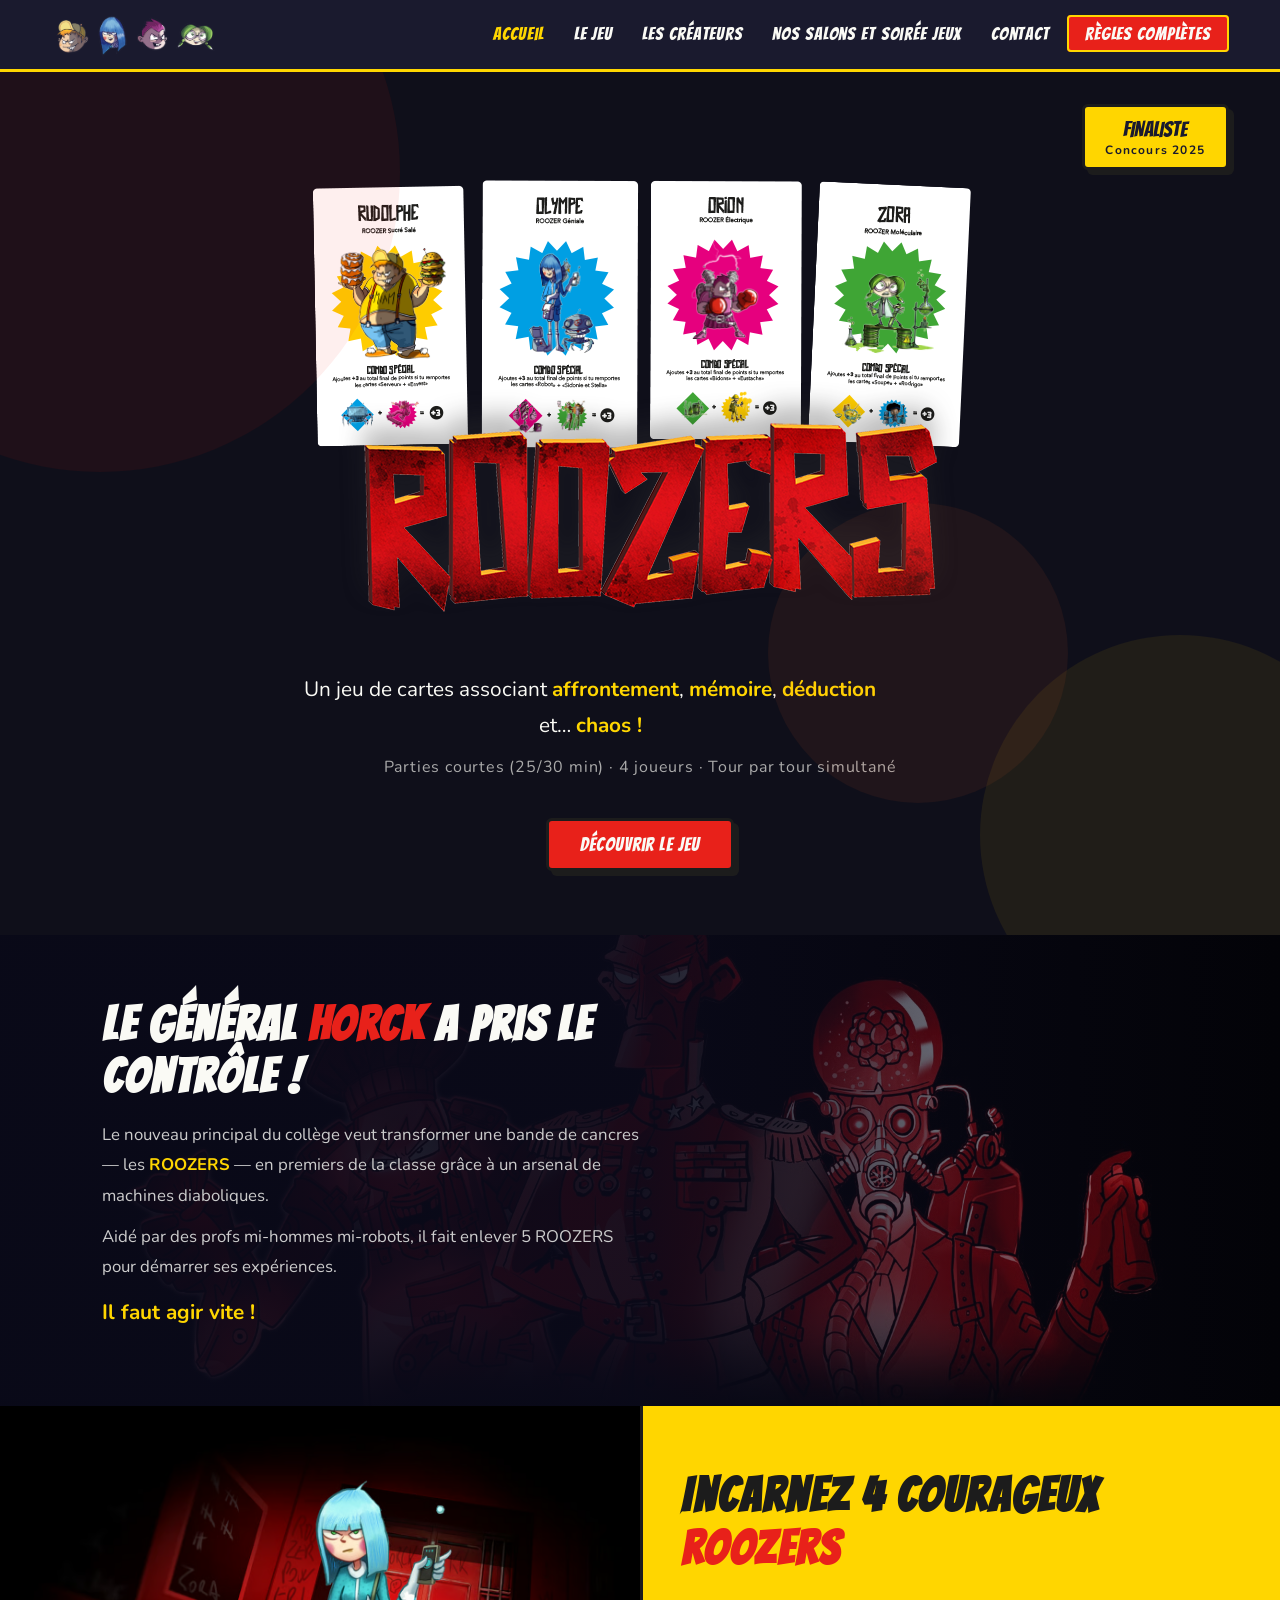
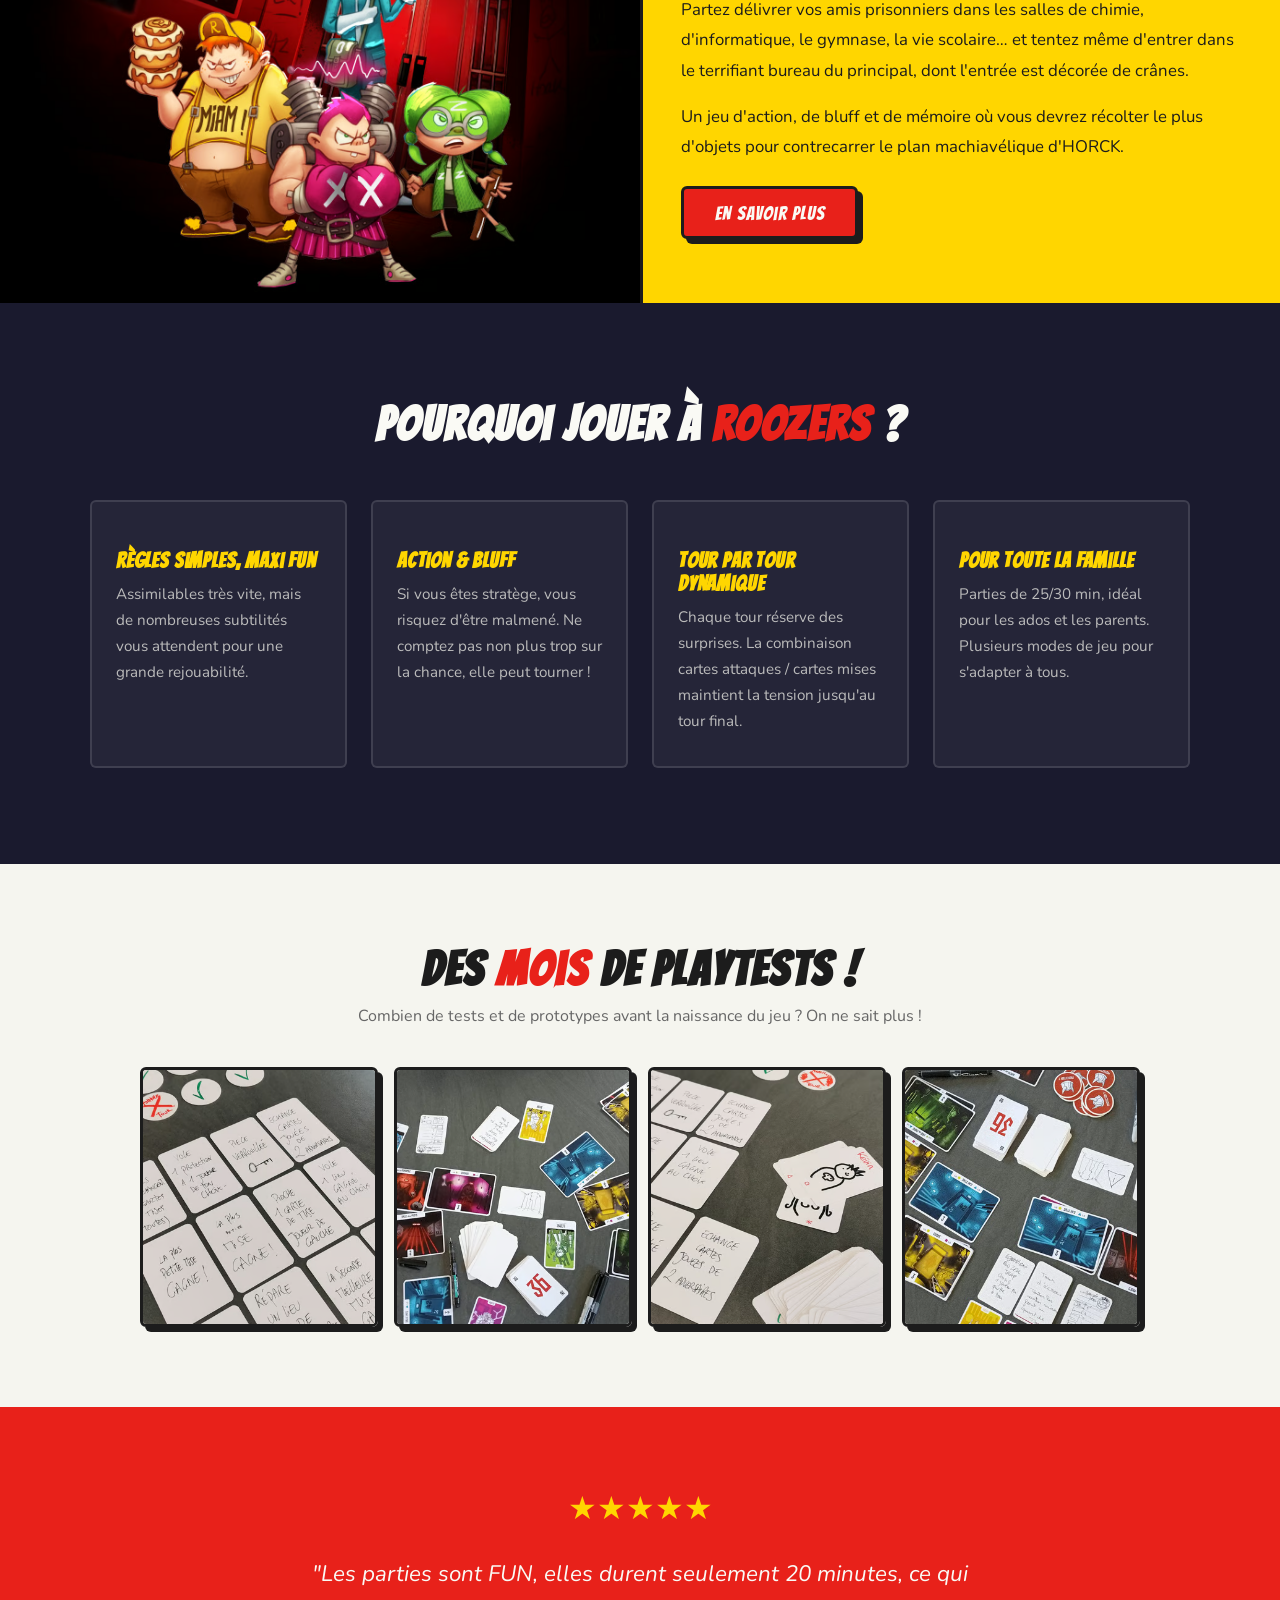
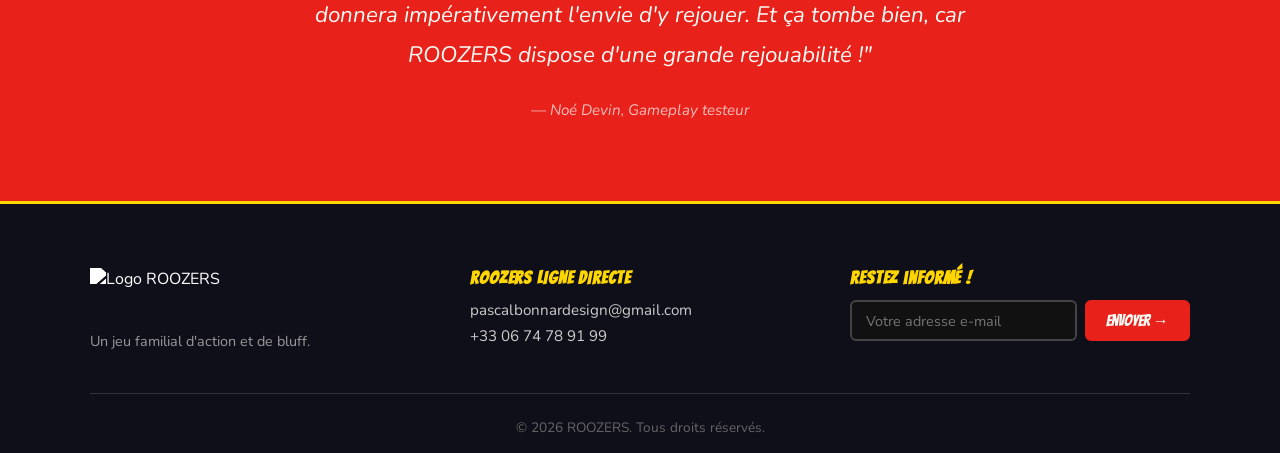
==== commit 6dd64a64: "modification page projet & photo" ====
--- a/index.html
+++ b/index.html
@@ -19,7 +19,7 @@
       <li><a href="index.html" class="active">Accueil</a></li>
       <li><a href="jeu.html">Le jeu</a></li>
       <li><a href="createurs.html">Les créateurs</a></li>
-      <li><a href="projets.html">Nos projets</a></li>
+      <li><a href="Salon.html">Nos Salons et soirée jeux</a></li>
       <li><a href="contact.html">Contact</a></li>
       <li><a href="regles.html" class="btn-rules">Règles complètes</a></li>
     </ul>
--- a/style.css
+++ b/style.css
@@ -82,9 +82,9 @@
   gap: 1rem;
 }
 .nav-logo img {
-  height: 48px;
-  width: auto;
-  filter: brightness(0) invert(1);
+    height: 50px;       
+    width: auto;        
+    display: block;     
 }
 .nav-links {
   list-style: none;
